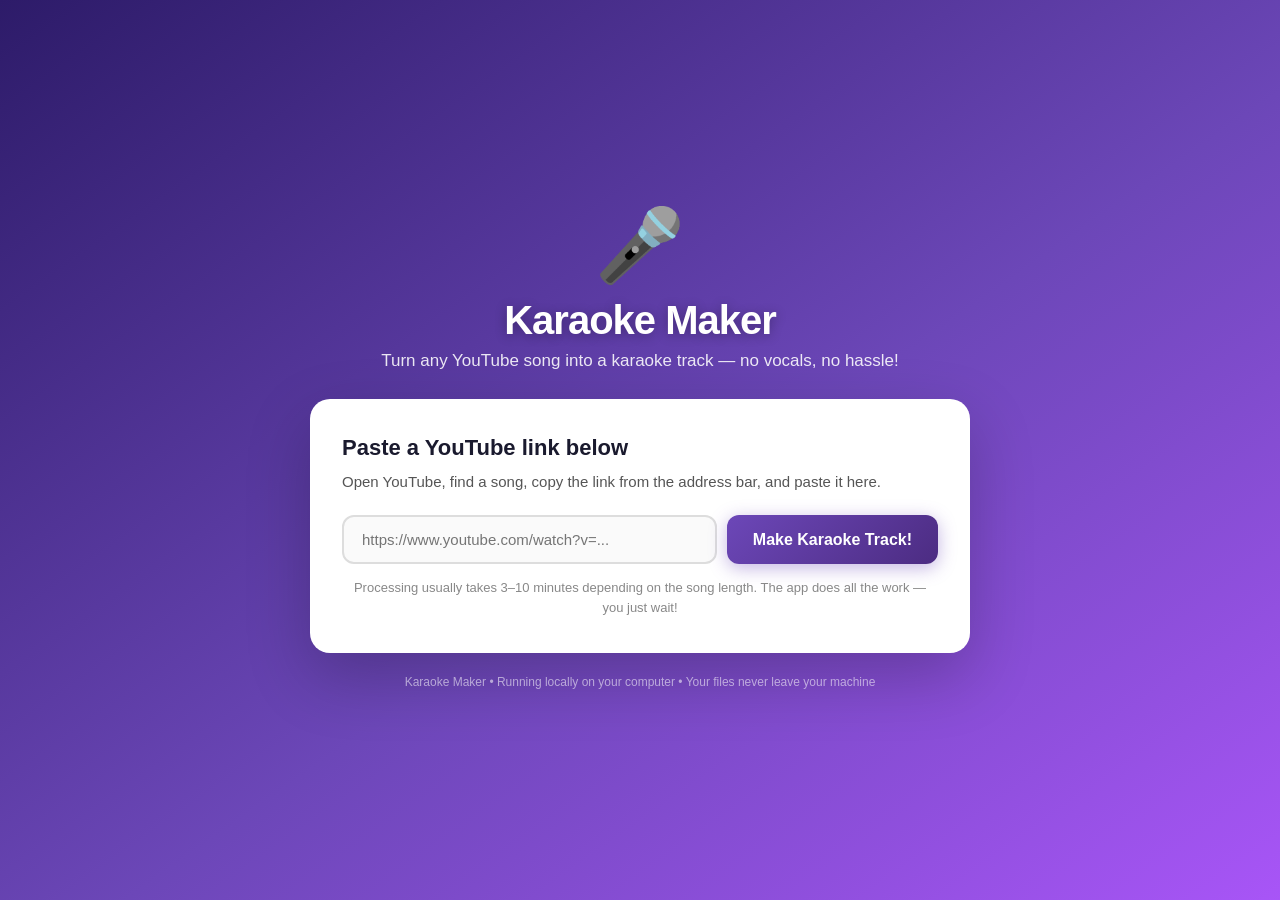
==== templates/index.html @ 6bae670e "Initial release: Karaoke Maker web app One-click karaoke track creator — paste a YouTube URL, get an" ====
<!DOCTYPE html>
<html lang="en">
<head>
  <meta charset="UTF-8" />
  <meta name="viewport" content="width=device-width, initial-scale=1.0" />
  <title>Karaoke Maker</title>
  <link rel="stylesheet" href="/static/style.css" />
</head>
<body>

  <div class="page">

    <!-- Header -->
    <header>
      <div class="logo-wrap">
        <span class="mic">&#127908;</span>
      </div>
      <h1>Karaoke Maker</h1>
      <p class="tagline">Turn any YouTube song into a karaoke track — no vocals, no hassle!</p>
    </header>

    <!-- Main card -->
    <main>

      <!-- INPUT STATE -->
      <section class="card" id="sec-input">
        <h2>Paste a YouTube link below</h2>
        <p class="hint">
          Open YouTube, find a song, copy the link from the address bar,
          and paste it here.
        </p>
        <div class="input-row">
          <input
            id="url-input"
            type="text"
            placeholder="https://www.youtube.com/watch?v=..."
            autocomplete="off"
            spellcheck="false"
          />
          <button id="go-btn" onclick="startProcessing()">
            Make Karaoke Track!
          </button>
        </div>
        <p class="fine-print">
          Processing usually takes 3&ndash;10 minutes depending on the song length.
          The app does all the work &mdash; you just wait!
        </p>
      </section>

      <!-- PROGRESS STATE -->
      <section class="card" id="sec-progress" hidden>
        <div class="spinner-wrap">
          <div class="spinner"></div>
        </div>
        <h2 id="prog-title">Working on it&hellip;</h2>
        <p id="prog-msg">Getting started&hellip;</p>
        <div class="bar-track">
          <div class="bar-fill" id="bar-fill"></div>
        </div>
        <p id="bar-label" class="bar-label">0%</p>
        <p class="fine-print keep-open">
          &#128274; Please keep this window open while processing.
        </p>
        <button class="btn-ghost" onclick="resetApp()">&#8592; Start over</button>
      </section>

      <!-- SUCCESS STATE -->
      <section class="card card-success" id="sec-success" hidden>
        <div class="big-icon">&#9989;</div>
        <h2>Your karaoke track is ready!</h2>
        <div class="result-box">
          <p class="result-label">File saved as:</p>
          <p class="result-filename" id="res-filename"></p>
          <p class="result-label" style="margin-top:10px">Saved to folder:</p>
          <p class="result-folder" id="res-folder"></p>
        </div>
        <div class="btn-row">
          <button class="btn-primary" onclick="openFolder()">&#128193; Open Folder</button>
          <button class="btn-ghost" onclick="resetApp()">Make Another</button>
        </div>
      </section>

      <!-- ERROR STATE -->
      <section class="card card-error" id="sec-error" hidden>
        <div class="big-icon">&#9888;&#65039;</div>
        <h2>Something went wrong</h2>
        <p id="err-msg" class="err-text"></p>
        <button class="btn-primary" onclick="resetApp()">Try Again</button>
      </section>

    </main>

    <footer>
      <p>Karaoke Maker &bull; Running locally on your computer &bull; Your files never leave your machine</p>
    </footer>

  </div>

  <script src="/static/app.js"></script>
</body>
</html>
---- static/style.css ----
/* ── Reset & base ──────────────────────────────────────────────────── */
*, *::before, *::after { box-sizing: border-box; margin: 0; padding: 0; }

:root {
  --purple-dark:  #4c2c82;
  --purple-mid:   #6c47b8;
  --purple-light: #9c77e8;
  --green:        #1db954;
  --red:          #e53e3e;
  --text-dark:    #1a1a2e;
  --text-mid:     #555;
  --text-light:   #888;
  --bg-card:      #ffffff;
  --shadow:       0 24px 64px rgba(0,0,0,.22);
  --radius:       20px;
}

body {
  font-family: -apple-system, BlinkMacSystemFont, "Segoe UI", Roboto,
               Oxygen, Ubuntu, sans-serif;
  background: linear-gradient(145deg, #2d1b69 0%, #6c47b8 55%, #a855f7 100%);
  min-height: 100vh;
  display: flex;
  align-items: center;
  justify-content: center;
  padding: 24px 16px;
}

/* ── Page wrapper ──────────────────────────────────────────────────── */
.page {
  width: 100%;
  max-width: 660px;
  display: flex;
  flex-direction: column;
  gap: 0;
}

/* ── Header ────────────────────────────────────────────────────────── */
header {
  text-align: center;
  color: #fff;
  padding-bottom: 28px;
}

.logo-wrap { margin-bottom: 10px; }
.mic { font-size: 72px; display: inline-block; animation: bounce 2s ease-in-out infinite; }

@keyframes bounce {
  0%, 100% { transform: translateY(0); }
  50%       { transform: translateY(-8px); }
}

header h1 {
  font-size: 40px;
  font-weight: 800;
  letter-spacing: -1px;
  text-shadow: 0 2px 12px rgba(0,0,0,.3);
}

.tagline {
  margin-top: 8px;
  font-size: 17px;
  opacity: .88;
}

/* ── Card ──────────────────────────────────────────────────────────── */
.card {
  background: var(--bg-card);
  border-radius: var(--radius);
  padding: 36px 32px;
  box-shadow: var(--shadow);
}

.card h2 {
  font-size: 22px;
  font-weight: 700;
  color: var(--text-dark);
  margin-bottom: 10px;
}

.hint {
  color: var(--text-mid);
  font-size: 15px;
  margin-bottom: 22px;
  line-height: 1.5;
}

/* ── URL input row ─────────────────────────────────────────────────── */
.input-row {
  display: flex;
  gap: 10px;
  flex-wrap: wrap;
  margin-bottom: 14px;
}

.input-row input {
  flex: 1;
  min-width: 220px;
  padding: 14px 18px;
  font-size: 15px;
  border: 2px solid #ddd;
  border-radius: 12px;
  outline: none;
  color: var(--text-dark);
  transition: border-color .2s;
  background: #fafafa;
}

.input-row input:focus {
  border-color: var(--purple-mid);
  background: #fff;
}

/* ── Primary button ────────────────────────────────────────────────── */
.input-row button,
.btn-primary {
  padding: 14px 26px;
  font-size: 16px;
  font-weight: 700;
  color: #fff;
  background: linear-gradient(135deg, var(--purple-mid), var(--purple-dark));
  border: none;
  border-radius: 12px;
  cursor: pointer;
  transition: opacity .18s, transform .12s;
  white-space: nowrap;
  box-shadow: 0 4px 18px rgba(108,71,184,.4);
}

.input-row button:hover,
.btn-primary:hover  { opacity: .9; transform: translateY(-2px); }
.input-row button:active,
.btn-primary:active { transform: translateY(0); }
.input-row button:disabled { opacity: .45; cursor: not-allowed; transform: none; }

/* ── Ghost button ──────────────────────────────────────────────────── */
.btn-ghost {
  padding: 12px 24px;
  font-size: 15px;
  font-weight: 600;
  color: var(--purple-mid);
  background: transparent;
  border: 2px solid var(--purple-mid);
  border-radius: 12px;
  cursor: pointer;
  transition: background .18s;
}
.btn-ghost:hover { background: #f3eeff; }

.btn-row {
  display: flex;
  gap: 12px;
  justify-content: center;
  flex-wrap: wrap;
  margin-top: 24px;
}

/* ── Fine print ────────────────────────────────────────────────────── */
.fine-print {
  font-size: 13px;
  color: var(--text-light);
  text-align: center;
  line-height: 1.5;
}

/* ── Spinner ───────────────────────────────────────────────────────── */
.spinner-wrap { text-align: center; margin-bottom: 20px; }

.spinner {
  display: inline-block;
  width: 52px;
  height: 52px;
  border: 5px solid #e8e0ff;
  border-top-color: var(--purple-mid);
  border-radius: 50%;
  animation: spin .9s linear infinite;
}

@keyframes spin { to { transform: rotate(360deg); } }

/* ── Progress bar ──────────────────────────────────────────────────── */
#prog-title { text-align: center; margin-bottom: 8px; }
#prog-msg   { text-align: center; color: var(--text-mid); margin-bottom: 22px; font-size: 15px; line-height: 1.5; }

.bar-track {
  background: #ede9ff;
  border-radius: 50px;
  height: 18px;
  overflow: hidden;
  margin-bottom: 8px;
}

.bar-fill {
  height: 100%;
  width: 0%;
  background: linear-gradient(90deg, var(--purple-light), var(--purple-dark));
  border-radius: 50px;
  transition: width .6s ease;
}

.bar-label {
  text-align: center;
  font-size: 13px;
  color: var(--text-light);
  margin-bottom: 18px;
}

.keep-open { margin-bottom: 16px; }

/* ── Success card ──────────────────────────────────────────────────── */
.card-success { border-top: 5px solid var(--green); }
.card-success h2 { text-align: center; color: #1a6e3c; }

/* ── Error card ────────────────────────────────────────────────────── */
.card-error { border-top: 5px solid var(--red); }
.card-error h2 { text-align: center; color: #9b1c1c; }

.err-text {
  text-align: center;
  color: var(--text-mid);
  font-size: 15px;
  line-height: 1.6;
  margin: 16px 0 24px;
}

/* ── Big icon ──────────────────────────────────────────────────────── */
.big-icon { font-size: 56px; text-align: center; margin-bottom: 14px; }

/* ── Result box ────────────────────────────────────────────────────── */
.result-box {
  background: #f7f3ff;
  border-radius: 12px;
  padding: 18px 20px;
  margin: 18px 0 0;
  border: 1px solid #e0d5ff;
}

.result-label { font-size: 12px; text-transform: uppercase; color: var(--text-light); letter-spacing: .5px; }
.result-filename { font-size: 16px; font-weight: 700; color: var(--text-dark); margin-top: 4px; word-break: break-all; }
.result-folder   { font-size: 14px; color: var(--text-mid); margin-top: 4px; word-break: break-all; }

/* ── Footer ────────────────────────────────────────────────────────── */
footer {
  text-align: center;
  color: rgba(255,255,255,.55);
  font-size: 12px;
  margin-top: 22px;
  padding-bottom: 8px;
}

/* ── Shake animation ───────────────────────────────────────────────── */
@keyframes shake {
  0%, 100% { transform: translateX(0); }
  20%       { transform: translateX(-8px); }
  40%       { transform: translateX(8px); }
  60%       { transform: translateX(-5px); }
  80%       { transform: translateX(5px); }
}
.shake { animation: shake .4s ease; border-color: var(--red) !important; }

/* ── Mobile ────────────────────────────────────────────────────────── */
@media (max-width: 480px) {
  .card { padding: 26px 20px; }
  header h1 { font-size: 30px; }
  .input-row { flex-direction: column; }
  .input-row button { width: 100%; }
}
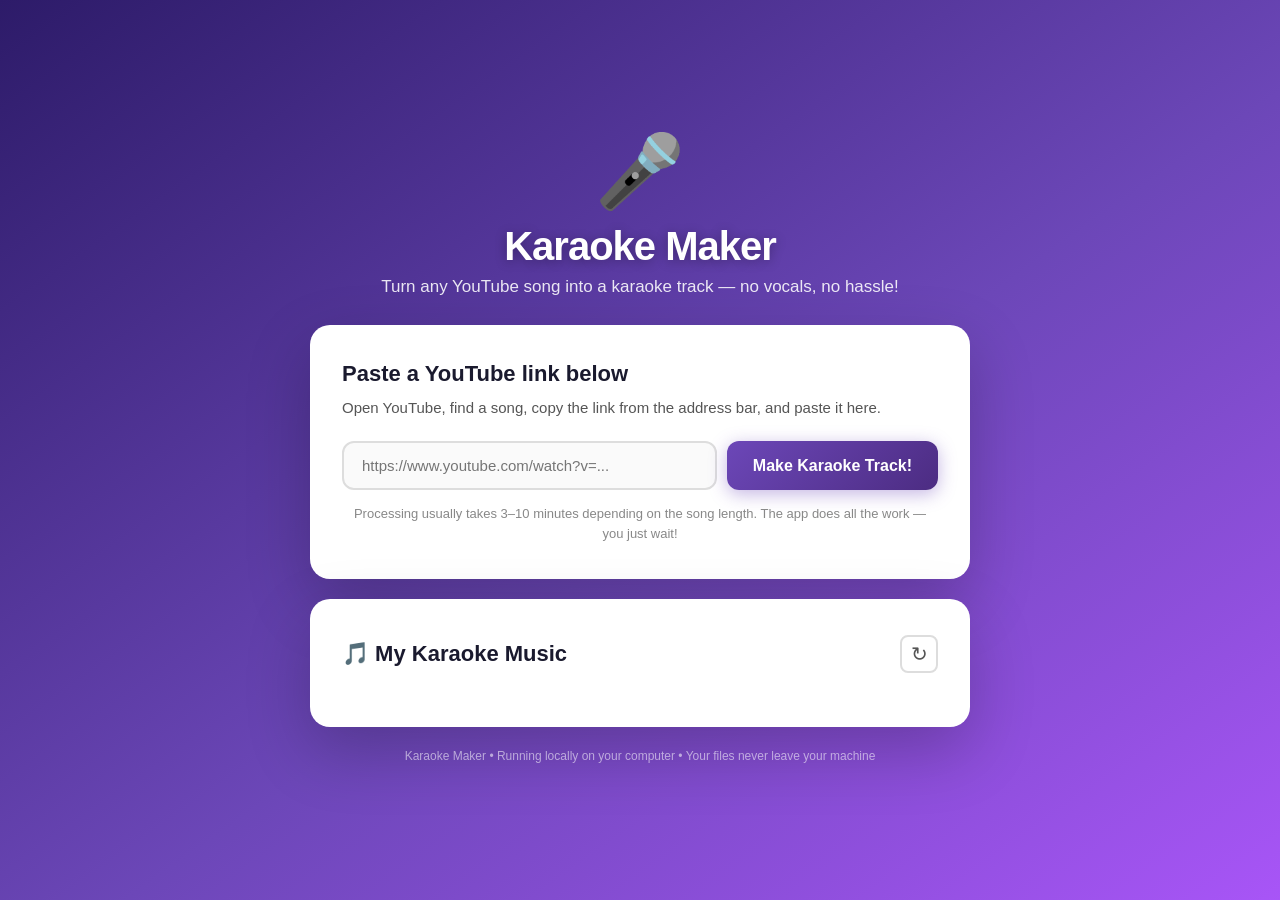
==== commit 2b3dd698: "Add MP3 library player to homepage New 'My Karaoke Music' section below the converter shows all file" ====
--- a/templates/index.html
+++ b/templates/index.html
@@ -90,6 +90,26 @@
 
     </main>
 
+      <!-- LIBRARY -->
+      <section class="card card-library" id="sec-library">
+        <div class="lib-header">
+          <h2>&#127925; My Karaoke Music</h2>
+          <button class="btn-refresh" onclick="loadLibrary()" title="Refresh list">&#8635;</button>
+        </div>
+
+        <div id="lib-empty" class="lib-empty" hidden>
+          <p>No karaoke tracks yet.<br>Make your first one above!</p>
+        </div>
+
+        <ul id="lib-list" class="lib-list"></ul>
+
+        <!-- shared player -->
+        <div id="player-wrap" class="player-wrap" hidden>
+          <div class="player-title" id="player-title"></div>
+          <audio id="audio-player" controls></audio>
+        </div>
+      </section>
+
     <footer>
       <p>Karaoke Maker &bull; Running locally on your computer &bull; Your files never leave your machine</p>
     </footer>
--- a/static/style.css
+++ b/static/style.css
@@ -239,6 +239,127 @@
 .result-filename { font-size: 16px; font-weight: 700; color: var(--text-dark); margin-top: 4px; word-break: break-all; }
 .result-folder   { font-size: 14px; color: var(--text-mid); margin-top: 4px; word-break: break-all; }
 
+/* ── Library card ──────────────────────────────────────────────────── */
+.card-library { margin-top: 20px; }
+.card-library h2 { margin-bottom: 0; }
+
+.lib-header {
+  display: flex;
+  align-items: center;
+  justify-content: space-between;
+  margin-bottom: 18px;
+}
+
+.btn-refresh {
+  background: none;
+  border: 2px solid #ddd;
+  border-radius: 8px;
+  font-size: 20px;
+  width: 38px;
+  height: 38px;
+  cursor: pointer;
+  color: var(--text-mid);
+  transition: border-color .2s, transform .3s;
+  display: flex;
+  align-items: center;
+  justify-content: center;
+  padding: 0;
+}
+.btn-refresh:hover { border-color: var(--purple-mid); color: var(--purple-mid); }
+.btn-refresh.spinning { animation: spin .6s linear infinite; }
+
+.lib-empty { text-align: center; color: var(--text-light); padding: 24px 0; line-height: 1.7; }
+
+.lib-list { list-style: none; display: flex; flex-direction: column; gap: 6px; }
+
+.lib-item {
+  display: flex;
+  align-items: center;
+  gap: 10px;
+  padding: 12px 14px;
+  border-radius: 10px;
+  background: #fafafa;
+  border: 2px solid transparent;
+  cursor: pointer;
+  transition: background .15s, border-color .15s;
+}
+.lib-item:hover { background: #f3eeff; border-color: #d8c8ff; }
+.lib-item.playing { background: #ede9ff; border-color: var(--purple-light); }
+
+.lib-play-btn {
+  width: 36px;
+  height: 36px;
+  border-radius: 50%;
+  background: linear-gradient(135deg, var(--purple-mid), var(--purple-dark));
+  border: none;
+  color: #fff;
+  font-size: 14px;
+  cursor: pointer;
+  flex-shrink: 0;
+  display: flex;
+  align-items: center;
+  justify-content: center;
+  transition: opacity .15s;
+}
+.lib-play-btn:hover { opacity: .85; }
+.lib-play-btn.paused::after { content: "▶"; }
+.lib-play-btn.playing::after { content: "⏸"; }
+
+.lib-name {
+  flex: 1;
+  font-size: 14px;
+  font-weight: 600;
+  color: var(--text-dark);
+  white-space: nowrap;
+  overflow: hidden;
+  text-overflow: ellipsis;
+}
+
+.lib-size {
+  font-size: 12px;
+  color: var(--text-light);
+  flex-shrink: 0;
+}
+
+.lib-del {
+  background: none;
+  border: none;
+  font-size: 16px;
+  cursor: pointer;
+  color: #ccc;
+  flex-shrink: 0;
+  padding: 4px;
+  border-radius: 6px;
+  transition: color .15s, background .15s;
+}
+.lib-del:hover { color: var(--red); background: #fff0f0; }
+
+/* ── Audio player ───────────────────────────────────────────────────── */
+.player-wrap {
+  margin-top: 16px;
+  background: #f3eeff;
+  border-radius: 12px;
+  padding: 14px 16px;
+  border: 2px solid #d8c8ff;
+}
+
+.player-title {
+  font-size: 13px;
+  font-weight: 700;
+  color: var(--purple-dark);
+  margin-bottom: 10px;
+  white-space: nowrap;
+  overflow: hidden;
+  text-overflow: ellipsis;
+}
+.player-title::before { content: "♫  Now playing: "; opacity: .7; font-weight: 400; }
+
+#audio-player {
+  width: 100%;
+  border-radius: 8px;
+  accent-color: var(--purple-mid);
+}
+
 /* ── Footer ────────────────────────────────────────────────────────── */
 footer {
   text-align: center;
